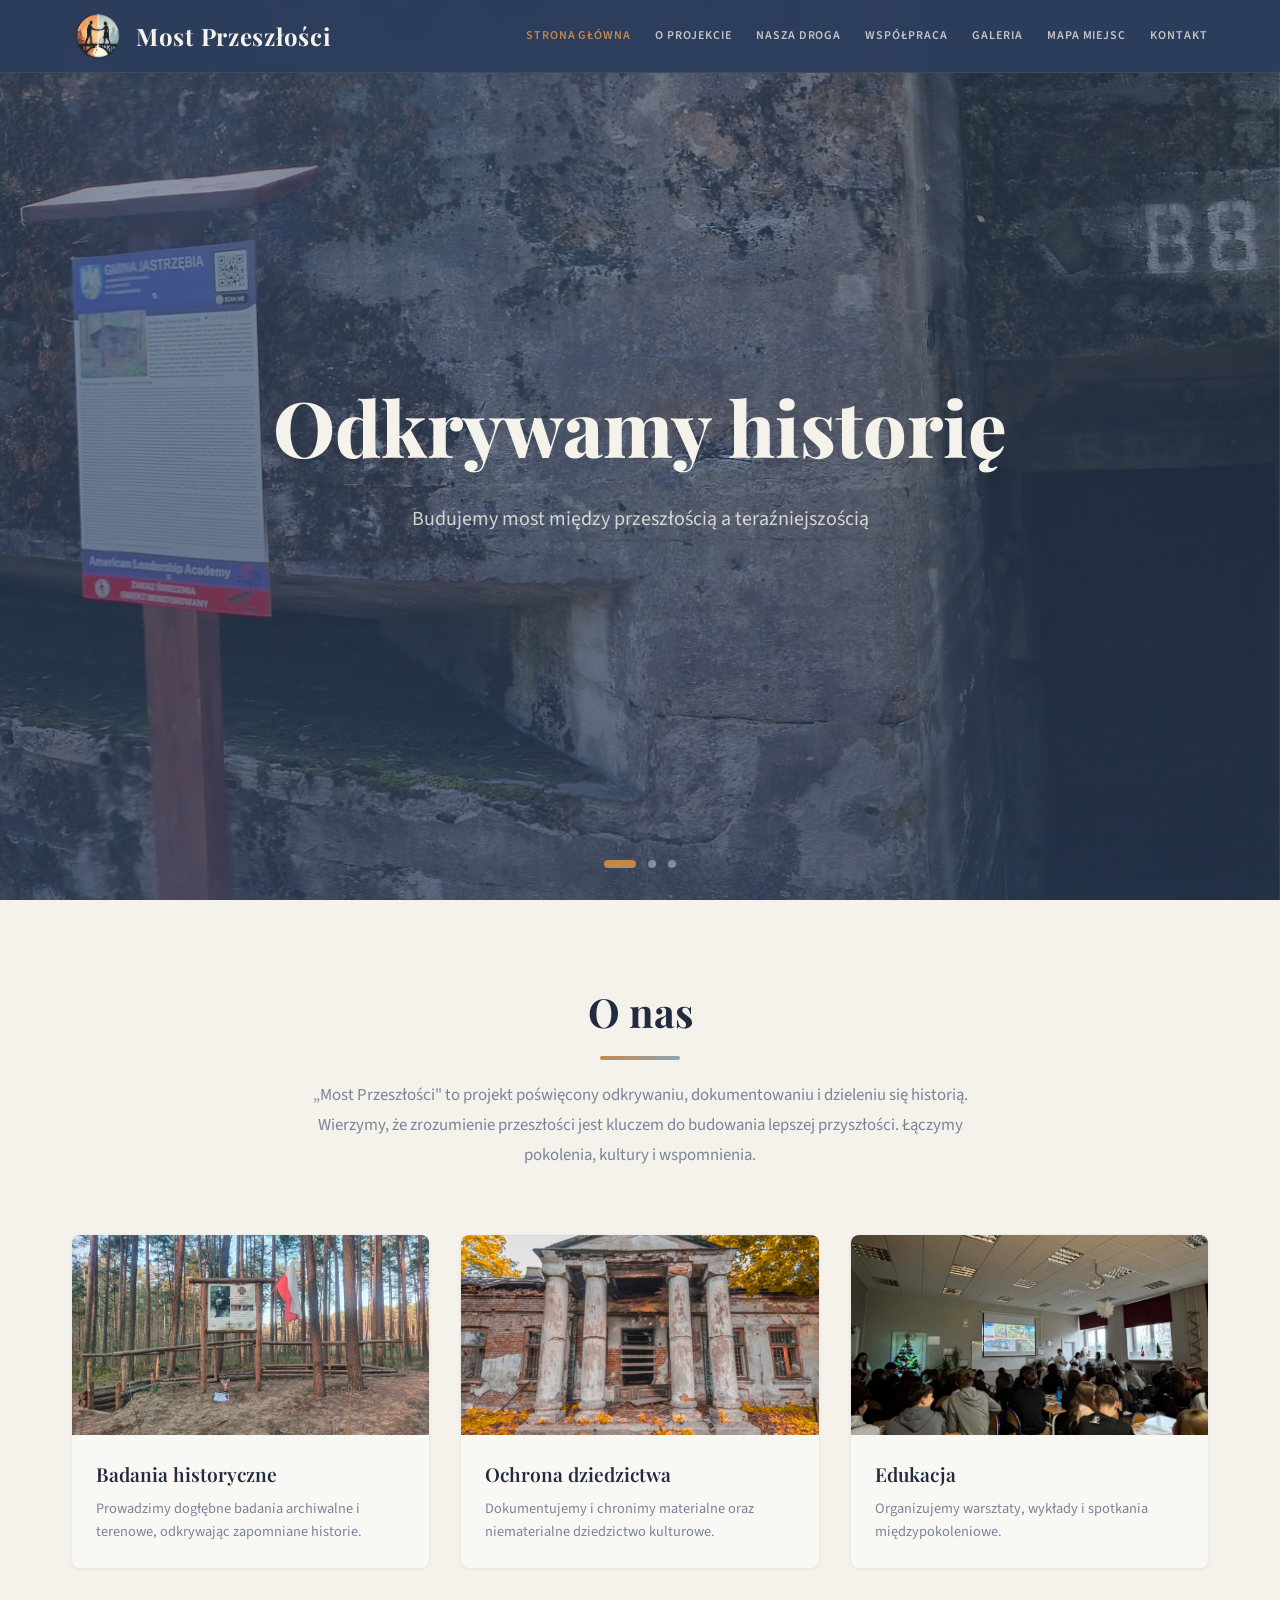
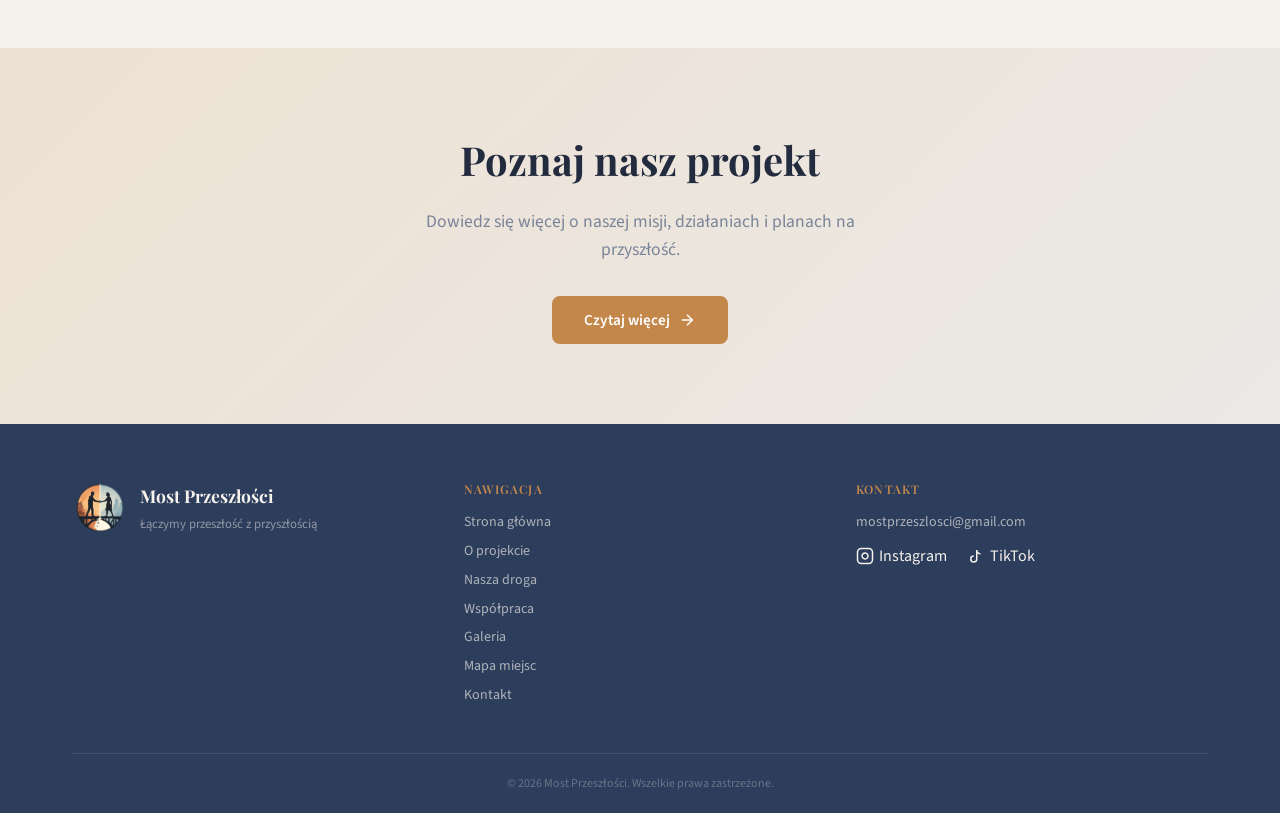
==== index.html @ 1d00eaad "Add files via upload" ====
<!DOCTYPE html>
<html lang="pl">
<head>
<meta charset="UTF-8">
<meta name="viewport" content="width=device-width, initial-scale=1.0">
<title>Strona główna – Most Przeszłości</title>
<link rel="stylesheet" href="style.css">
<!-- Google tag (gtag.js) -->
<script async src="https://www.googletagmanager.com/gtag/js?id=G-3ZJJ73HS0K"></script>
<script>
  window.dataLayer = window.dataLayer || [];
  function gtag(){dataLayer.push(arguments);}
  gtag('js', new Date());

  gtag('config', 'G-3ZJJ73HS0K');
</script>
<script type="text/javascript">
    (function(c,l,a,r,i,t,y){
        c[a]=c[a]||function(){(c[a].q=c[a].q||[]).push(arguments)};
        t=l.createElement(r);t.async=1;t.src="https://www.clarity.ms/tag/"+i;
        y=l.getElementsByTagName(r)[0];y.parentNode.insertBefore(t,y);
    })(window, document, "clarity", "script", "vzgn0ubxgj");
</script>
<style>

.hero{position:relative;height:100vh;min-height:500px;overflow:hidden;display:flex;align-items:center;justify-content:center;}
.slide{position:absolute;inset:0;opacity:0;transition:opacity 1s;}
.slide.active{opacity:1;}
.slide img{width:100%;height:100%;object-fit:cover;}
.slide.active img{animation:heroZoom 8s ease-out forwards;}
.slide-overlay{position:absolute;inset:0;background:linear-gradient(to bottom,rgba(45,61,92,.48),rgba(45,61,92,.72));}
.hero-content{position:relative;z-index:2;text-align:center;padding:0 1rem;}
.hero-content h1{font-size:clamp(2.4rem,6vw,5rem);font-weight:800;color:var(--primary-fg);margin-bottom:1rem;animation:slideFade .9s ease-out both;}
.hero-content p{font-size:clamp(1rem,2vw,1.25rem);color:rgba(245,241,235,.82);max-width:600px;margin:0 auto;animation:slideFade .9s .2s ease-out both;}
.dots{position:absolute;bottom:2rem;left:50%;transform:translateX(-50%);display:flex;gap:.75rem;z-index:3;}
.dot{height:8px;border-radius:999px;background:rgba(245,241,235,.4);width:8px;border:none;cursor:pointer;transition:all .4s;}
.dot.active{width:32px;background:var(--accent);}
.intro-text{text-align:center;max-width:680px;margin:0 auto 4rem;}
.intro-text h2{font-size:clamp(1.8rem,4vw,2.5rem);margin-bottom:.5rem;}
.intro-text p{color:var(--muted);font-size:1.05rem;line-height:1.8;}
.cards-grid{display:grid;grid-template-columns:repeat(auto-fit,minmax(280px,1fr));gap:2rem;}
.card{background:var(--card);border-radius:var(--radius);box-shadow:0 1px 4px rgba(0,0,0,.07);overflow:hidden;transition:box-shadow .3s;}
.card:hover{box-shadow:0 6px 20px rgba(0,0,0,.12);}
.card-img{height:200px;overflow:hidden;}
.card-img img{width:100%;height:100%;object-fit:cover;transition:transform .5s;}
.card:hover .card-img img{transform:scale(1.05);}
.card-body{padding:1.5rem;}
.card-body h3{font-size:1.2rem;font-weight:600;margin-bottom:.5rem;}
.card-body p{color:var(--muted);font-size:.9rem;line-height:1.6;}
.cta-section{background:linear-gradient(135deg,rgba(196,135,74,.15),rgba(143,164,184,.1));padding:5rem 0;text-align:center;}
.cta-section h2{font-size:clamp(1.6rem,4vw,2.5rem);font-weight:700;margin-bottom:1rem;}
.cta-section p{color:var(--muted);font-size:1.1rem;max-width:480px;margin:0 auto 2rem;}

</style>
</head>
<body>
<header>
  <div class="header-inner">
    <a class="logo-link" href="index.html">
      <img src="logo.png" alt="">
      <span>Most Przeszłości</span>
    </a>
    <nav class="main-nav">
      <a href="index.html" class="active">Strona główna</a>
      <a href="o-projekcie.html">O projekcie</a>
      <a href="nasza-droga.html">Nasza droga</a>
      <a href="wspolpraca.html">Współpraca</a>
      <a href="galeria.html">Galeria</a>
      <a href="mapa.html">Mapa miejsc</a>
      <a href="kontakt.html">Kontakt</a>
    </nav>
    <button class="burger" onclick="toggleMobile()" aria-label="Menu">
      <svg xmlns="http://www.w3.org/2000/svg" width="24" height="24" fill="none" stroke="currentColor" stroke-width="2" viewBox="0 0 24 24"><line x1="3" y1="6" x2="21" y2="6"/><line x1="3" y1="12" x2="21" y2="12"/><line x1="3" y1="18" x2="21" y2="18"/></svg>
    </button>
  </div>
  <nav class="mobile-nav" id="mobile-nav">
    <a href="index.html" class="active">Strona główna</a>
    <a href="o-projekcie.html">O projekcie</a>
    <a href="nasza-droga.html">Nasza droga</a>
    <a href="wspolpraca.html">Współpraca</a>
    <a href="galeria.html">Galeria</a>
    <a href="mapa.html">Mapa miejsc</a>
    <a href="kontakt.html">Kontakt</a>
  </nav>
</header>
<section class="hero">
  <div class="slide active" id="slide-0"><img src="main1.jpg" alt=""><div class="slide-overlay"></div></div>
  <div class="slide" id="slide-1"><img src="main2.JPG" alt=""><div class="slide-overlay"></div></div>
  <div class="slide" id="slide-2"><img src="main3.jpg" alt=""><div class="slide-overlay"></div></div>
  <div class="hero-content">
    <h1 id="hero-title">Odkrywamy historię</h1>
    <p id="hero-sub">Budujemy most między przeszłością a teraźniejszością</p>
  </div>
  <div class="dots">
    <button class="dot active" onclick="goSlide(0)"></button>
    <button class="dot" onclick="goSlide(1)"></button>
    <button class="dot" onclick="goSlide(2)"></button>
  </div>
</section>
<section class="py-20">
  <div class="container">
    <div class="intro-text anim">
      <h2>O nas</h2><div class="section-divider"></div>
      <p>„Most Przeszłości" to projekt poświęcony odkrywaniu, dokumentowaniu i dzieleniu się historią. Wierzymy, że zrozumienie przeszłości jest kluczem do budowania lepszej przyszłości. Łączymy pokolenia, kultury i wspomnienia.</p>
    </div>
    <div class="cards-grid">
      <div class="card anim"><div class="card-img"><img src="main-badania.jpg" alt="" loading="lazy"></div><div class="card-body"><h3>Badania historyczne</h3><p>Prowadzimy dogłębne badania archiwalne i terenowe, odkrywając zapomniane historie.</p></div></div>
      <div class="card anim"><div class="card-img"><img src="main-ochrona.png" alt="" loading="lazy"></div><div class="card-body"><h3>Ochrona dziedzictwa</h3><p>Dokumentujemy i chronimy materialne oraz niematerialne dziedzictwo kulturowe.</p></div></div>
      <div class="card anim"><div class="card-img"><img src="main-edukacja.jpg" alt="" loading="lazy"></div><div class="card-body"><h3>Edukacja</h3><p>Organizujemy warsztaty, wykłady i spotkania międzypokoleniowe.</p></div></div>
    </div>
  </div>
</section>
<section class="cta-section anim">
  <div class="container">
    <h2>Poznaj nasz projekt</h2>
    <p>Dowiedz się więcej o naszej misji, działaniach i planach na przyszłość.</p>
    <a href="o-projekcie.html" class="btn">Czytaj więcej <svg xmlns="http://www.w3.org/2000/svg" width="18" height="18" fill="none" stroke="currentColor" stroke-width="2" viewBox="0 0 24 24"><line x1="5" y1="12" x2="19" y2="12"/><polyline points="12 5 19 12 12 19"/></svg></a>
  </div>
</section>
<script>
const slides=[{title:'Odkrywamy historię',sub:'Budujemy most między przeszłością a teraźniejszością'},{title:'Odbudowujemy pamięć',sub:'Łączymy pokolenia poprzez wspólne dziedzictwo'},{title:'Łączymy ludzi',sub:'Razem tworzymy lepszą przyszłość'}];
let cur=0;
function goSlide(n){document.getElementById('slide-'+cur).classList.remove('active');document.querySelectorAll('.dot')[cur].classList.remove('active');cur=n;document.getElementById('slide-'+cur).classList.add('active');document.querySelectorAll('.dot')[cur].classList.add('active');const t=document.getElementById('hero-title'),s=document.getElementById('hero-sub');t.style.animation='none';s.style.animation='none';requestAnimationFrame(()=>{t.style.animation='';s.style.animation='';t.textContent=slides[cur].title;s.textContent=slides[cur].sub;});}
setInterval(()=>goSlide((cur+1)%slides.length),6000);
</script>
<footer>
  <div class="container">
    <div class="footer-grid">
      <div class="footer-brand">
        <img src="logo.png" alt="">
        <div><h3>Most Przeszłości</h3><p>Łączymy przeszłość z przyszłością</p></div>
      </div>
      <div class="footer-nav">
        <h4>Nawigacja</h4>
        <a href="index.html">Strona główna</a>
        <a href="o-projekcie.html">O projekcie</a>
        <a href="nasza-droga.html">Nasza droga</a>
        <a href="wspolpraca.html">Współpraca</a>
        <a href="galeria.html">Galeria</a>
        <a href="mapa.html">Mapa miejsc</a>
        <a href="kontakt.html">Kontakt</a>
      </div>
      <div class="footer-contact">
  <h4>Kontakt</h4>
  <p><a href="mailto:mostprzeszlosci@gmail.com" style="color: inherit; text-decoration: none;">mostprzeszlosci@gmail.com</a></p>
  <div style="display: flex; gap: 20px; margin-top: 10px;">
    <a href="https://www.instagram.com/most_przeszlosci/" target="_blank" rel="noopener noreferrer" style="display: flex; align-items: center; gap: 5px; color: inherit; text-decoration: none;">
      <svg xmlns="http://www.w3.org/2000/svg" width="18" height="18" fill="none" stroke="currentColor" stroke-width="2" viewBox="0 0 24 24">
        <rect x="2" y="2" width="20" height="20" rx="5" ry="5"/>
        <path d="M16 11.37A4 4 0 1 1 12.63 8 4 4 0 0 1 16 11.37z"/>
        <line x1="17.5" y1="6.5" x2="17.5" y2="6.5" stroke-width="3"/>
      </svg>
      <span>Instagram</span>
    </a>
    <a href="https://www.tiktok.com/@most.przeszlosci" target="_blank" rel="noopener noreferrer" style="display: flex; align-items: center; gap: 5px; color: inherit; text-decoration: none;">
      <svg xmlns="http://www.w3.org/2000/svg" width="18" height="18" fill="none" stroke="currentColor" stroke-width="2" viewBox="0 0 24 24">
        <path d="M9 12a4 4 0 1 0 4 4V4a5 5 0 0 0 5 5"/>
      </svg>
      <span>TikTok</span>
    </a>
  </div>
</div>
    </div>
    <div class="footer-bottom">© 2026 Most Przeszłości. Wszelkie prawa zastrzeżone.</div>
  </div>
</footer>
<script>
let _mob=false;
function toggleMobile(){_mob=!_mob;document.getElementById('mobile-nav').classList.toggle('open',_mob);}
function observeAnims(){
  const obs=new IntersectionObserver(entries=>{
    entries.forEach(e=>{if(e.isIntersecting){e.target.classList.add('visible');obs.unobserve(e.target);}});
  },{threshold:0.12});
  document.querySelectorAll('.anim').forEach(el=>obs.observe(el));
}
document.addEventListener('DOMContentLoaded',observeAnims);
</script>
</body>
</html>
---- style.css ----
@import url('https://fonts.googleapis.com/css2?family=Playfair+Display:wght@400;600;700;800&family=Source+Sans+3:wght@300;400;500;600&display=swap');

/* ===== RESET & ZMIENNE ===== */
*, *::before, *::after { box-sizing: border-box; margin: 0; padding: 0; }
html { scroll-behavior: smooth; }

:root {
  --bg: #f5f1eb;
  --fg: #232b3e;
  --primary: #2d3d5c;
  --primary-fg: #f5f1eb;
  --accent: #c4874a;
  --accent-fg: #fff;
  --muted: #7a8499;
  --card: #faf8f4;
  --border: #ddd8ce;
  --warm: #c4874a;
  --cool: #8fa4b8;
  --navy: #2d3d5c;
  --radius: 0.5rem;
}

body { background: var(--bg); color: var(--fg); font-family: 'Source Sans 3', sans-serif; line-height: 1.6; }
h1, h2, h3, h4, h5, h6 { font-family: 'Playfair Display', serif; }
a { text-decoration: none; color: inherit; }
img { max-width: 100%; display: block; }
.container { max-width: 1200px; margin: 0 auto; padding: 0 2rem; }

/* ===== NAGŁÓWEK ===== */
header { position: fixed; top: 0; left: 0; right: 0; z-index: 100; background: rgba(45,61,92,0.97); backdrop-filter: blur(8px); border-bottom: 1px solid rgba(245,241,235,0.08); }
.header-inner { display: flex; align-items: center; justify-content: space-between; height: 72px; max-width: 1200px; margin: 0 auto; padding: 0 2rem; }
.logo-link { display: flex; align-items: center; gap: 0.75rem; }
.logo-link img { height: 52px; width: auto; border-radius: 50%; }
.logo-link span { font-family: 'Playfair Display', serif; font-size: 1.5rem; font-weight: 700; color: var(--primary-fg); letter-spacing: 0.03em; }
nav.main-nav { display: flex; gap: 1.5rem; }
nav.main-nav a { font-size: 0.75rem; font-weight: 600; text-transform: uppercase; letter-spacing: 0.08em; color: rgba(245,241,235,0.75); transition: color 0.25s; }
nav.main-nav a:hover, nav.main-nav a.active { color: var(--accent); }
.burger { display: none; background: none; border: none; cursor: pointer; color: var(--primary-fg); padding: 4px; }
.mobile-nav { display: none; flex-direction: column; background: var(--primary); border-top: 1px solid rgba(245,241,235,0.1); }
.mobile-nav.open { display: flex; }
.mobile-nav a { display: block; padding: 1rem 2rem; font-size: 0.85rem; font-weight: 600; text-transform: uppercase; letter-spacing: 0.08em; color: rgba(245,241,235,0.8); border-bottom: 1px solid rgba(245,241,235,0.06); transition: color 0.2s; }
.mobile-nav a:hover, .mobile-nav a.active { color: var(--accent); background: rgba(245,241,235,0.04); }

/* ===== STOPKA ===== */
footer { background: var(--primary); color: var(--primary-fg); padding: 3.5rem 0 0; }
.footer-grid { display: grid; grid-template-columns: repeat(3,1fr); gap: 2.5rem; align-items: start; }
.footer-brand { display: flex; align-items: center; gap: 0.75rem; }
.footer-brand img { height: 56px; border-radius: 50%; }
.footer-brand h3 { font-size: 1.1rem; font-weight: 700; }
.footer-brand p { font-size: 0.8rem; color: rgba(245,241,235,0.5); margin-top: 0.25rem; }
.footer-nav h4, .footer-contact h4 { font-size: 0.75rem; font-weight: 600; text-transform: uppercase; letter-spacing: 0.1em; color: var(--accent); margin-bottom: 0.75rem; }
.footer-nav a { display: block; font-size: 0.875rem; color: rgba(245,241,235,0.65); margin-bottom: 0.4rem; transition: color 0.2s; }
.footer-nav a:hover { color: var(--accent); }
.footer-contact p { font-size: 0.875rem; color: rgba(245,241,235,0.65); margin-bottom: 0.35rem; }
.footer-bottom { border-top: 1px solid rgba(245,241,235,0.1); margin-top: 2.5rem; padding: 1.25rem 0; text-align: center; font-size: 0.75rem; color: rgba(245,241,235,0.3); }

/* ===== SEKCJA HERO PODSTRON ===== */
.section-hero { background: linear-gradient(135deg,rgba(196,135,74,0.13),rgba(143,164,184,0.08)); padding: 7rem 0 5rem; margin-top: 72px; text-align: center; }
.section-hero h1 { font-size: clamp(2rem,5vw,3.5rem); font-weight: 700; margin-bottom: 0.75rem; }
.section-hero p { color: var(--muted); font-size: 1.1rem; max-width: 600px; margin: 0 auto; }
.section-divider { width: 80px; height: 4px; margin: 0.75rem auto 1.25rem; background: linear-gradient(90deg,var(--warm),var(--cool)); border-radius: 2px; }

/* ===== NARZĘDZIA ===== */
.py-20 { padding: 5rem 0; }
.py-16 { padding: 4rem 0; }
.btn { display: inline-flex; align-items: center; gap: 0.5rem; background: var(--accent); color: var(--accent-fg); padding: 0.75rem 2rem; border-radius: var(--radius); font-weight: 600; font-size: 0.95rem; transition: opacity 0.2s; cursor: pointer; border: none; font-family: 'Source Sans 3', sans-serif; }
.btn:hover { opacity: 0.88; }
.btn-full { width: 100%; justify-content: center; }

/* ===== ANIMACJE SCROLL ===== */
.anim { opacity: 0; transform: translateY(28px); transition: opacity 0.7s, transform 0.7s; }
.anim.visible { opacity: 1; transform: translateY(0); }

@keyframes slideFade { from { opacity:0; transform:translateY(24px); } to { opacity:1; transform:translateY(0); } }
@keyframes heroZoom  { from { transform:scale(1.06); } to { transform:scale(1); } }

/* ===== RESPONSYWNOŚĆ ===== */
@media (max-width: 768px) {
  nav.main-nav { display: none; }
  .burger { display: block; }
  .footer-grid { grid-template-columns: 1fr; gap: 2rem; }
}
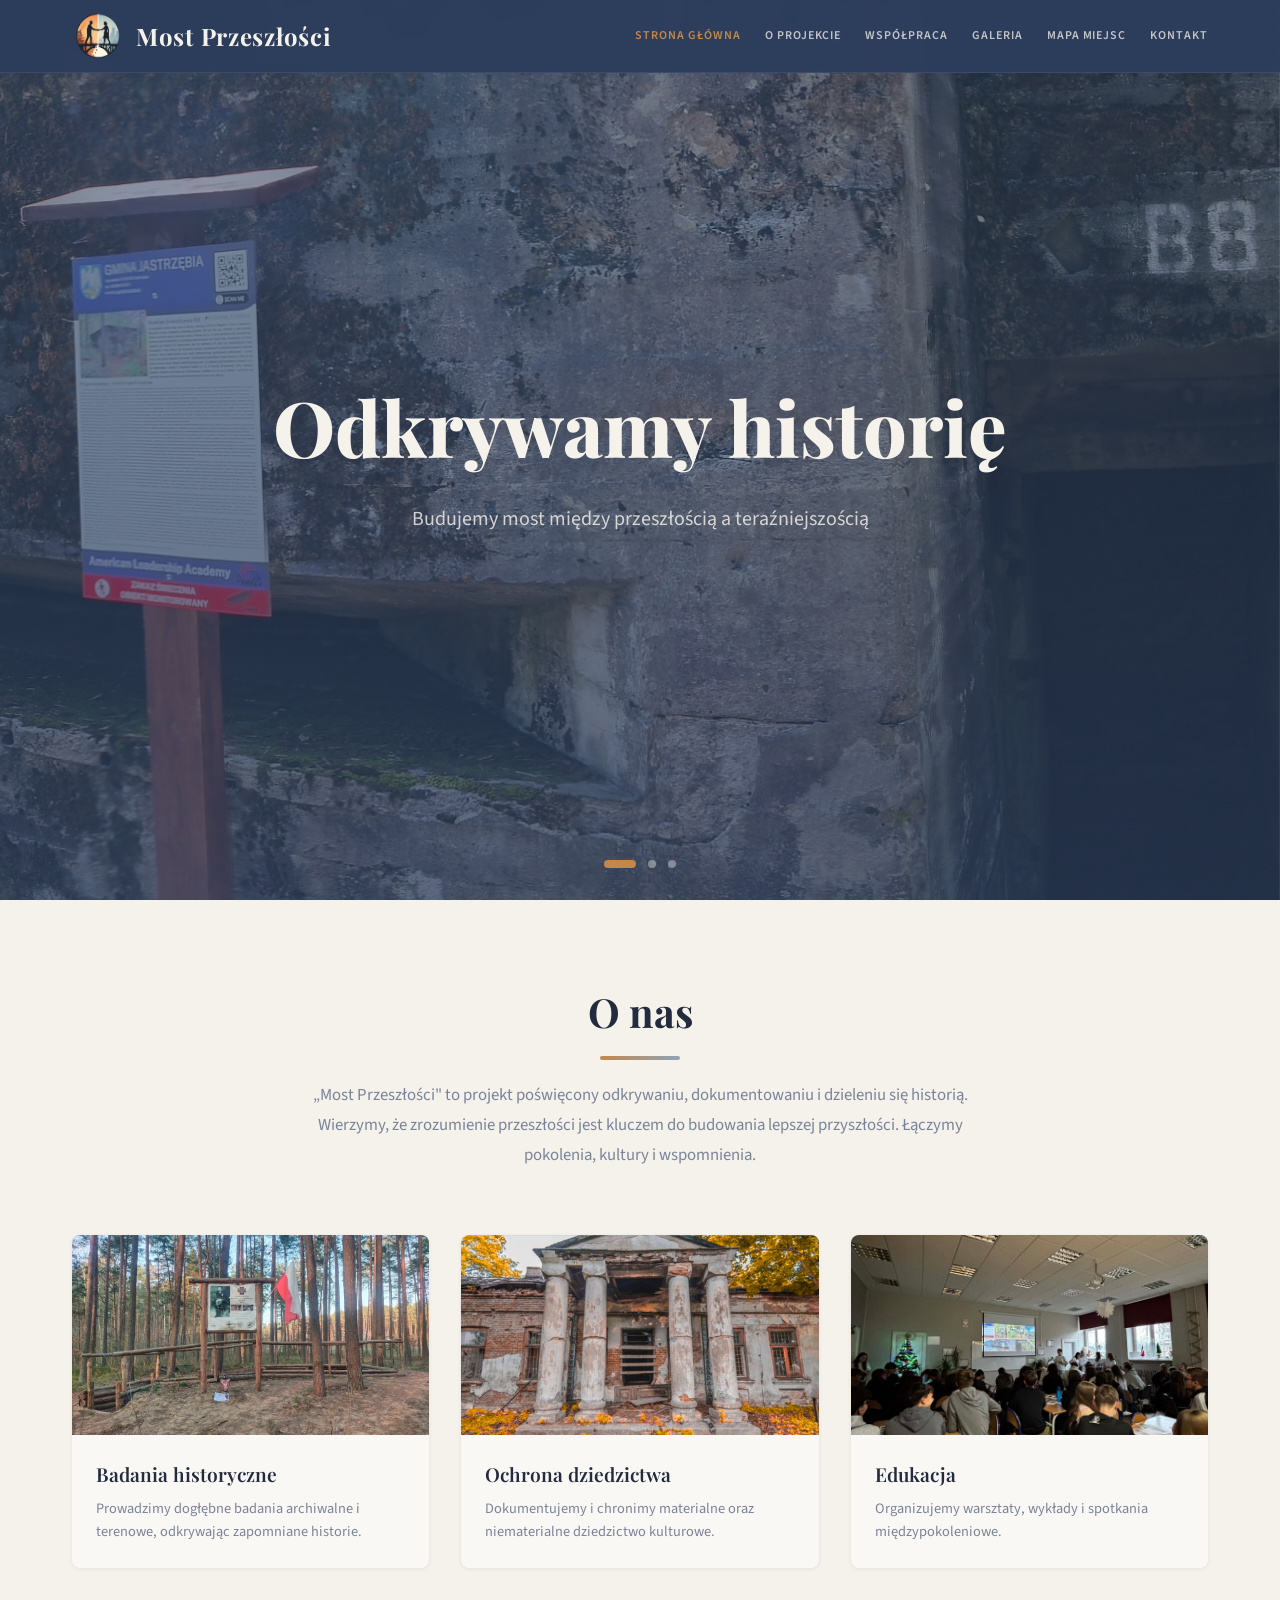
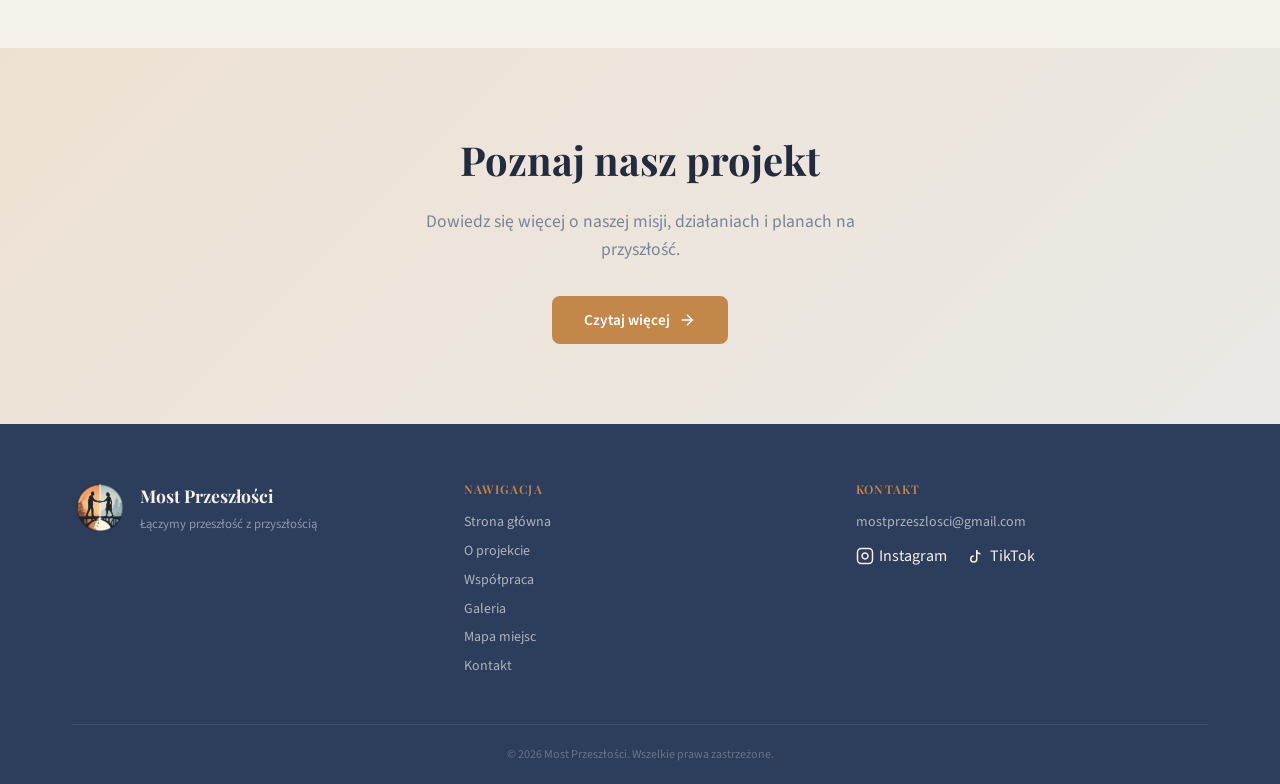
==== commit 26cf9513: "Add files via upload" ====
--- a/index.html
+++ b/index.html
@@ -63,7 +63,6 @@
     <nav class="main-nav">
       <a href="index.html" class="active">Strona główna</a>
       <a href="o-projekcie.html">O projekcie</a>
-      <a href="nasza-droga.html">Nasza droga</a>
       <a href="wspolpraca.html">Współpraca</a>
       <a href="galeria.html">Galeria</a>
       <a href="mapa.html">Mapa miejsc</a>
@@ -76,7 +75,6 @@
   <nav class="mobile-nav" id="mobile-nav">
     <a href="index.html" class="active">Strona główna</a>
     <a href="o-projekcie.html">O projekcie</a>
-    <a href="nasza-droga.html">Nasza droga</a>
     <a href="wspolpraca.html">Współpraca</a>
     <a href="galeria.html">Galeria</a>
     <a href="mapa.html">Mapa miejsc</a>
@@ -134,7 +132,6 @@
         <h4>Nawigacja</h4>
         <a href="index.html">Strona główna</a>
         <a href="o-projekcie.html">O projekcie</a>
-        <a href="nasza-droga.html">Nasza droga</a>
         <a href="wspolpraca.html">Współpraca</a>
         <a href="galeria.html">Galeria</a>
         <a href="mapa.html">Mapa miejsc</a>
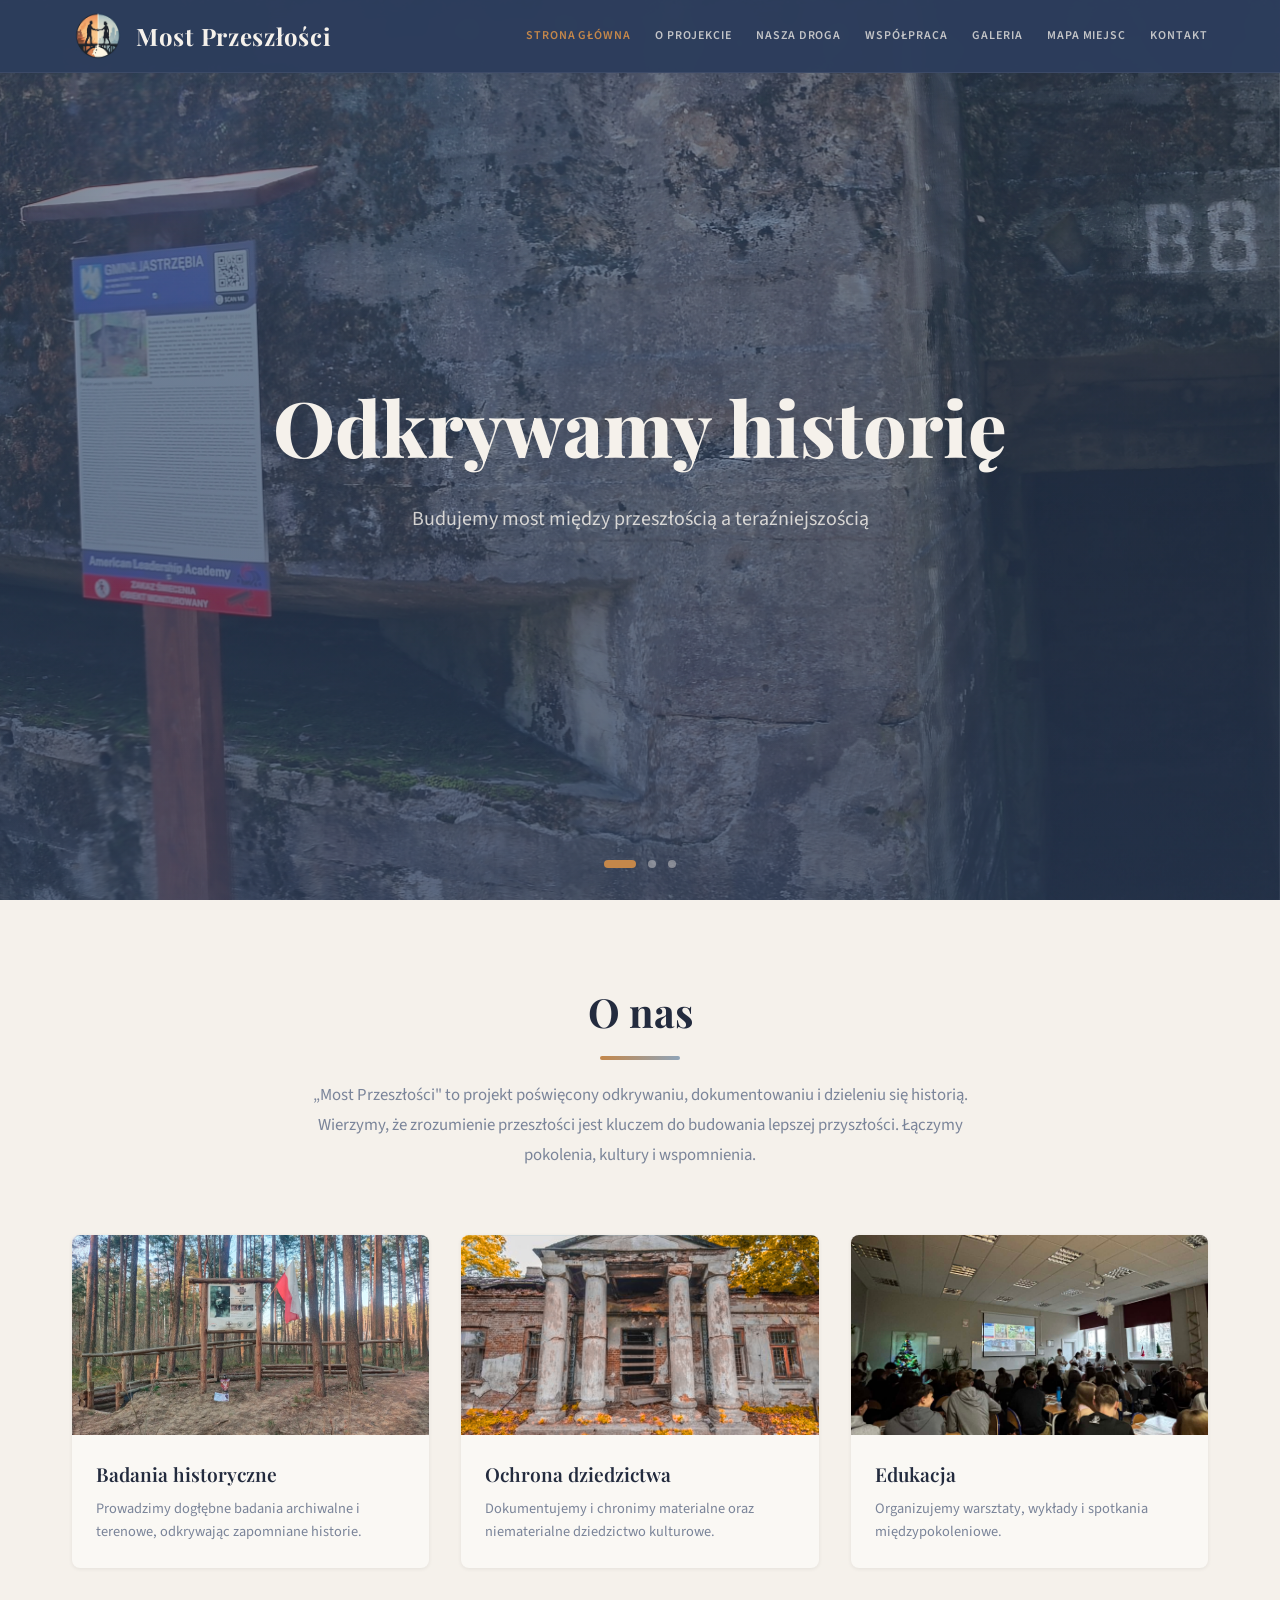
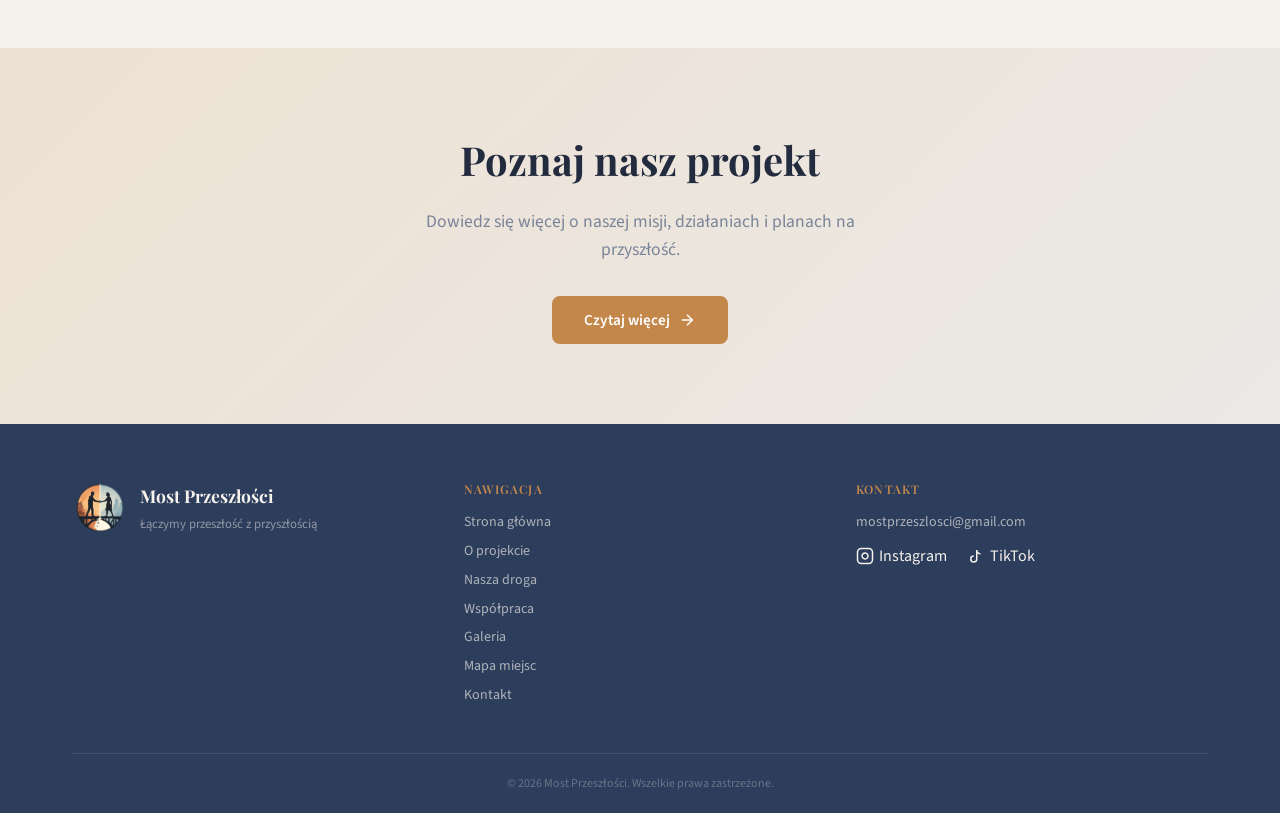
==== commit 816bc925: "Add files via upload" ====
--- a/index.html
+++ b/index.html
@@ -63,6 +63,7 @@
     <nav class="main-nav">
       <a href="index.html" class="active">Strona główna</a>
       <a href="o-projekcie.html">O projekcie</a>
+      <a href="nasza-droga.html">Nasza droga</a>
       <a href="wspolpraca.html">Współpraca</a>
       <a href="galeria.html">Galeria</a>
       <a href="mapa.html">Mapa miejsc</a>
@@ -75,6 +76,7 @@
   <nav class="mobile-nav" id="mobile-nav">
     <a href="index.html" class="active">Strona główna</a>
     <a href="o-projekcie.html">O projekcie</a>
+    <a href="nasza-droga.html">Nasza droga</a>
     <a href="wspolpraca.html">Współpraca</a>
     <a href="galeria.html">Galeria</a>
     <a href="mapa.html">Mapa miejsc</a>
@@ -132,6 +134,7 @@
         <h4>Nawigacja</h4>
         <a href="index.html">Strona główna</a>
         <a href="o-projekcie.html">O projekcie</a>
+        <a href="nasza-droga.html">Nasza droga</a>
         <a href="wspolpraca.html">Współpraca</a>
         <a href="galeria.html">Galeria</a>
         <a href="mapa.html">Mapa miejsc</a>
